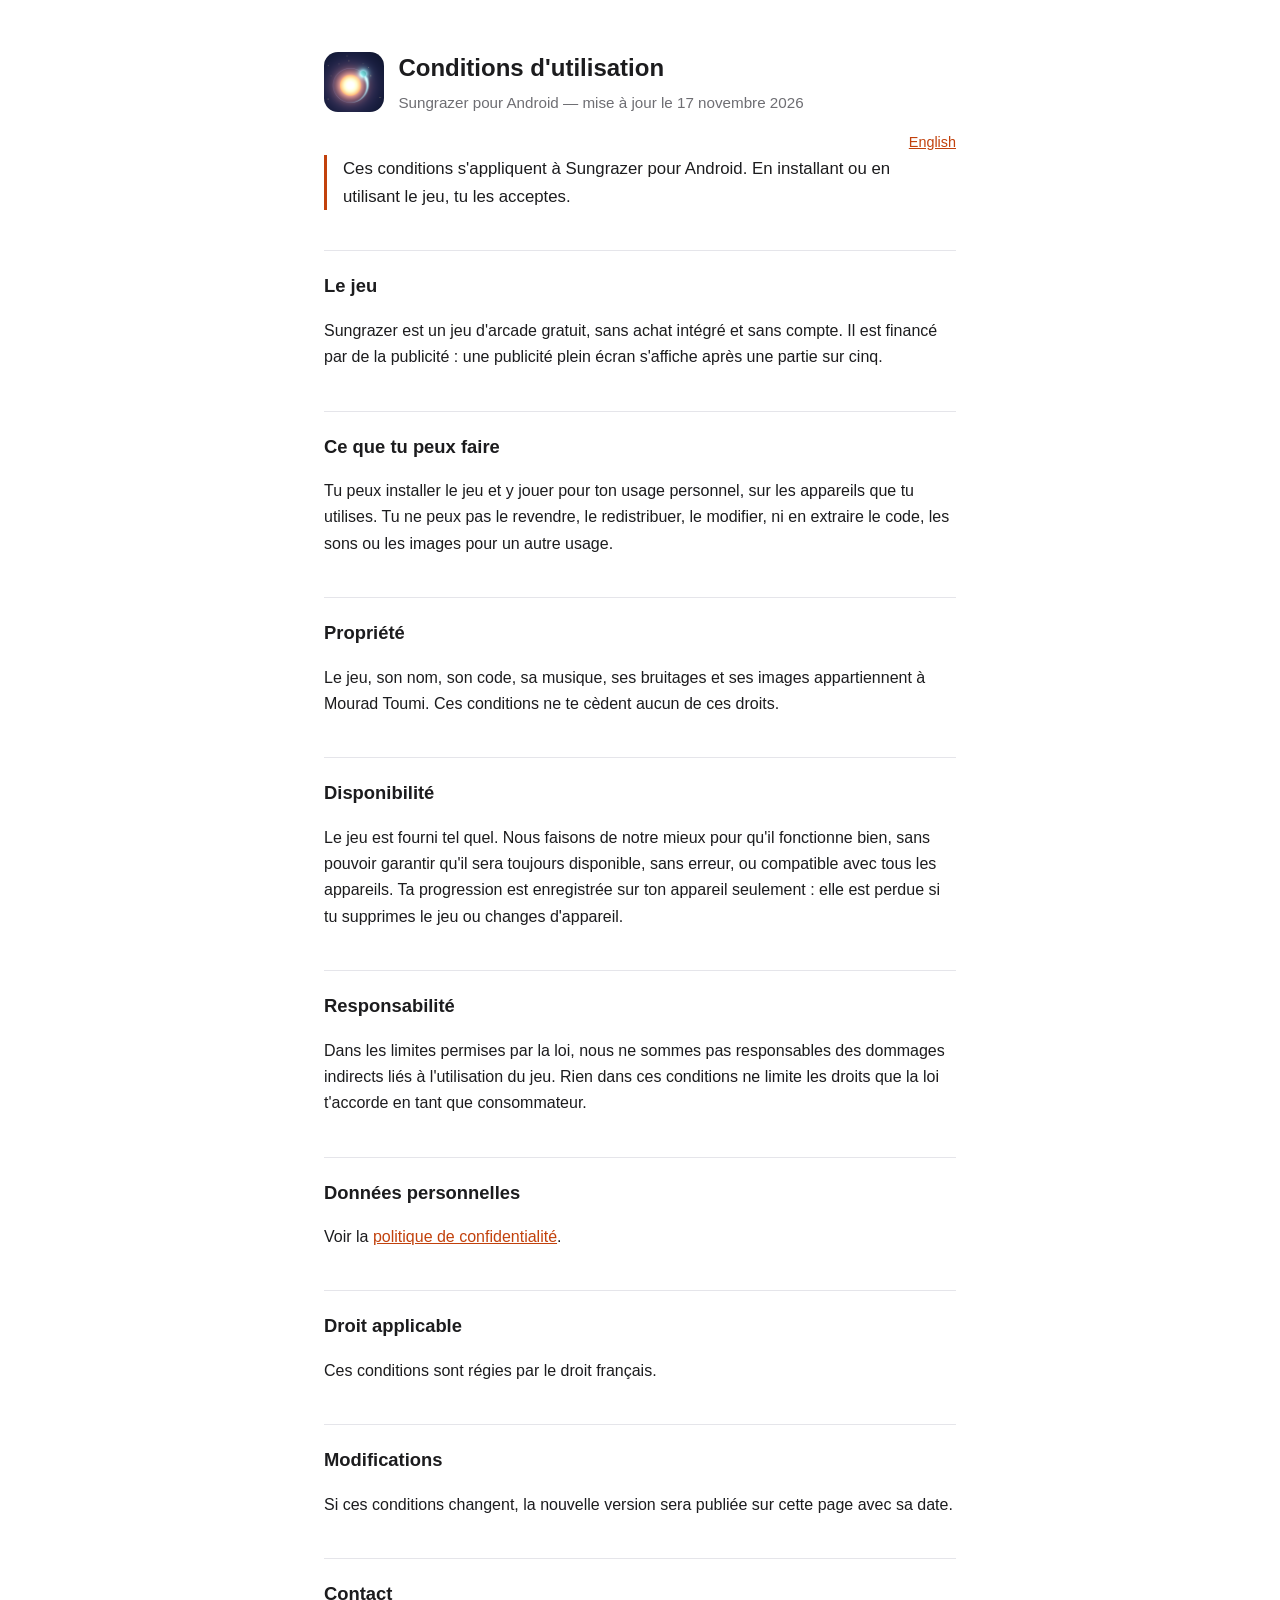
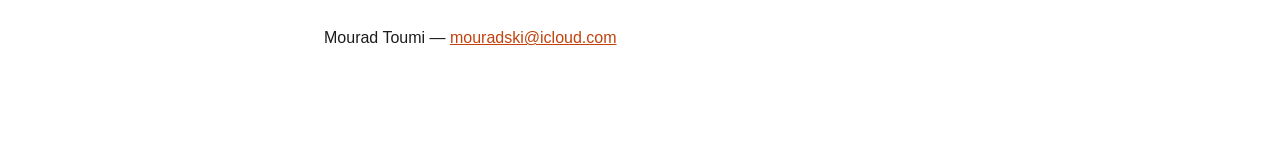
==== conditions.html @ ad1a9b45 "Privacy policy and terms of use for the Android version The Android version shows ads (Google AdMob)" ====
<!doctype html>
<html lang="fr">
<head>
<meta charset="utf-8">
<meta name="viewport" content="width=device-width, initial-scale=1">
<title>Sungrazer — Conditions d'utilisation</title>
<link rel="stylesheet" href="style.css">
</head>
<body>

<header>
  <img src="icon.png" alt="">
  <div>
    <h1>Conditions d'utilisation</h1>
    <p>Sungrazer pour Android — mise à jour le 17 novembre 2026</p>
  </div>
</header>
<p class="lang"><a href="terms.html" hreflang="en">English</a></p>

<p class="lead">
  Ces conditions s'appliquent à Sungrazer pour Android. En installant ou en utilisant le jeu, tu les acceptes.
</p>

<h2>Le jeu</h2>
<p>
  Sungrazer est un jeu d'arcade gratuit, sans achat intégré et sans compte. Il est financé par de la publicité : une publicité plein écran s'affiche après une partie sur cinq.
</p>

<h2>Ce que tu peux faire</h2>
<p>
  Tu peux installer le jeu et y jouer pour ton usage personnel, sur les appareils que tu utilises. Tu ne peux pas le revendre, le redistribuer, le modifier, ni en extraire le code, les sons ou les images pour un autre usage.
</p>

<h2>Propriété</h2>
<p>
  Le jeu, son nom, son code, sa musique, ses bruitages et ses images appartiennent à Mourad Toumi. Ces conditions ne te cèdent aucun de ces droits.
</p>

<h2>Disponibilité</h2>
<p>
  Le jeu est fourni tel quel. Nous faisons de notre mieux pour qu'il fonctionne bien, sans pouvoir garantir qu'il sera toujours disponible, sans erreur, ou compatible avec tous les appareils. Ta progression est enregistrée sur ton appareil seulement : elle est perdue si tu supprimes le jeu ou changes d'appareil.
</p>

<h2>Responsabilité</h2>
<p>
  Dans les limites permises par la loi, nous ne sommes pas responsables des dommages indirects liés à l'utilisation du jeu. Rien dans ces conditions ne limite les droits que la loi t'accorde en tant que consommateur.
</p>

<h2>Données personnelles</h2>
<p>
  Voir la <a href="confidentialite-android.html">politique de confidentialité</a>.
</p>

<h2>Droit applicable</h2>
<p>
  Ces conditions sont régies par le droit français.
</p>

<h2>Modifications</h2>
<p>
  Si ces conditions changent, la nouvelle version sera publiée sur cette page avec sa date.
</p>

<h2>Contact</h2>
<p>
  Mourad Toumi —
  <a href="mailto:mouradski@icloud.com">mouradski@icloud.com</a>
</p>

</body>
</html>
---- style.css ----
:root { color-scheme: light dark; --fg:#1c1c1e; --bg:#fff; --muted:#6e6e73; --rule:#e5e5ea; --accent:#c2410c; }
@media (prefers-color-scheme: dark) { :root { --fg:#f2f4ff; --bg:#070a16; --muted:#8a93b8; --rule:#1f2540; --accent:#ff8a3d; } }
* { box-sizing: border-box; }
body {
  max-width: 42rem; margin: 0 auto; padding: 3rem 1.25rem 5rem;
  font: 16px/1.65 -apple-system, BlinkMacSystemFont, "Segoe UI", Roboto, sans-serif;
  color: var(--fg); background: var(--bg);
}
header { display: flex; align-items: center; gap: .9rem; margin-bottom: 2.5rem; }
header img { width: 60px; height: 60px; border-radius: 14px; }
header h1 { font-size: 1.5rem; margin: 0; }
header p { margin: .15rem 0 0; color: var(--muted); font-size: .95rem; }
.lang { float: right; font-size: .9rem; margin-top: -1.5rem; }
h2 { font-size: 1.15rem; margin-top: 2.5rem; padding-top: 1.25rem; border-top: 1px solid var(--rule); }
h3 { font-size: 1rem; margin: 1.75rem 0 .35rem; }
.lead { border-left: 3px solid var(--accent); padding-left: 1rem; font-size: 1.05rem; margin: 0 0 2rem; }
a { color: var(--accent); }
footer { margin-top: 3.5rem; padding-top: 1.25rem; border-top: 1px solid var(--rule); color: var(--muted); font-size: .9rem; }
ul li, ol li { margin-bottom: .4rem; }
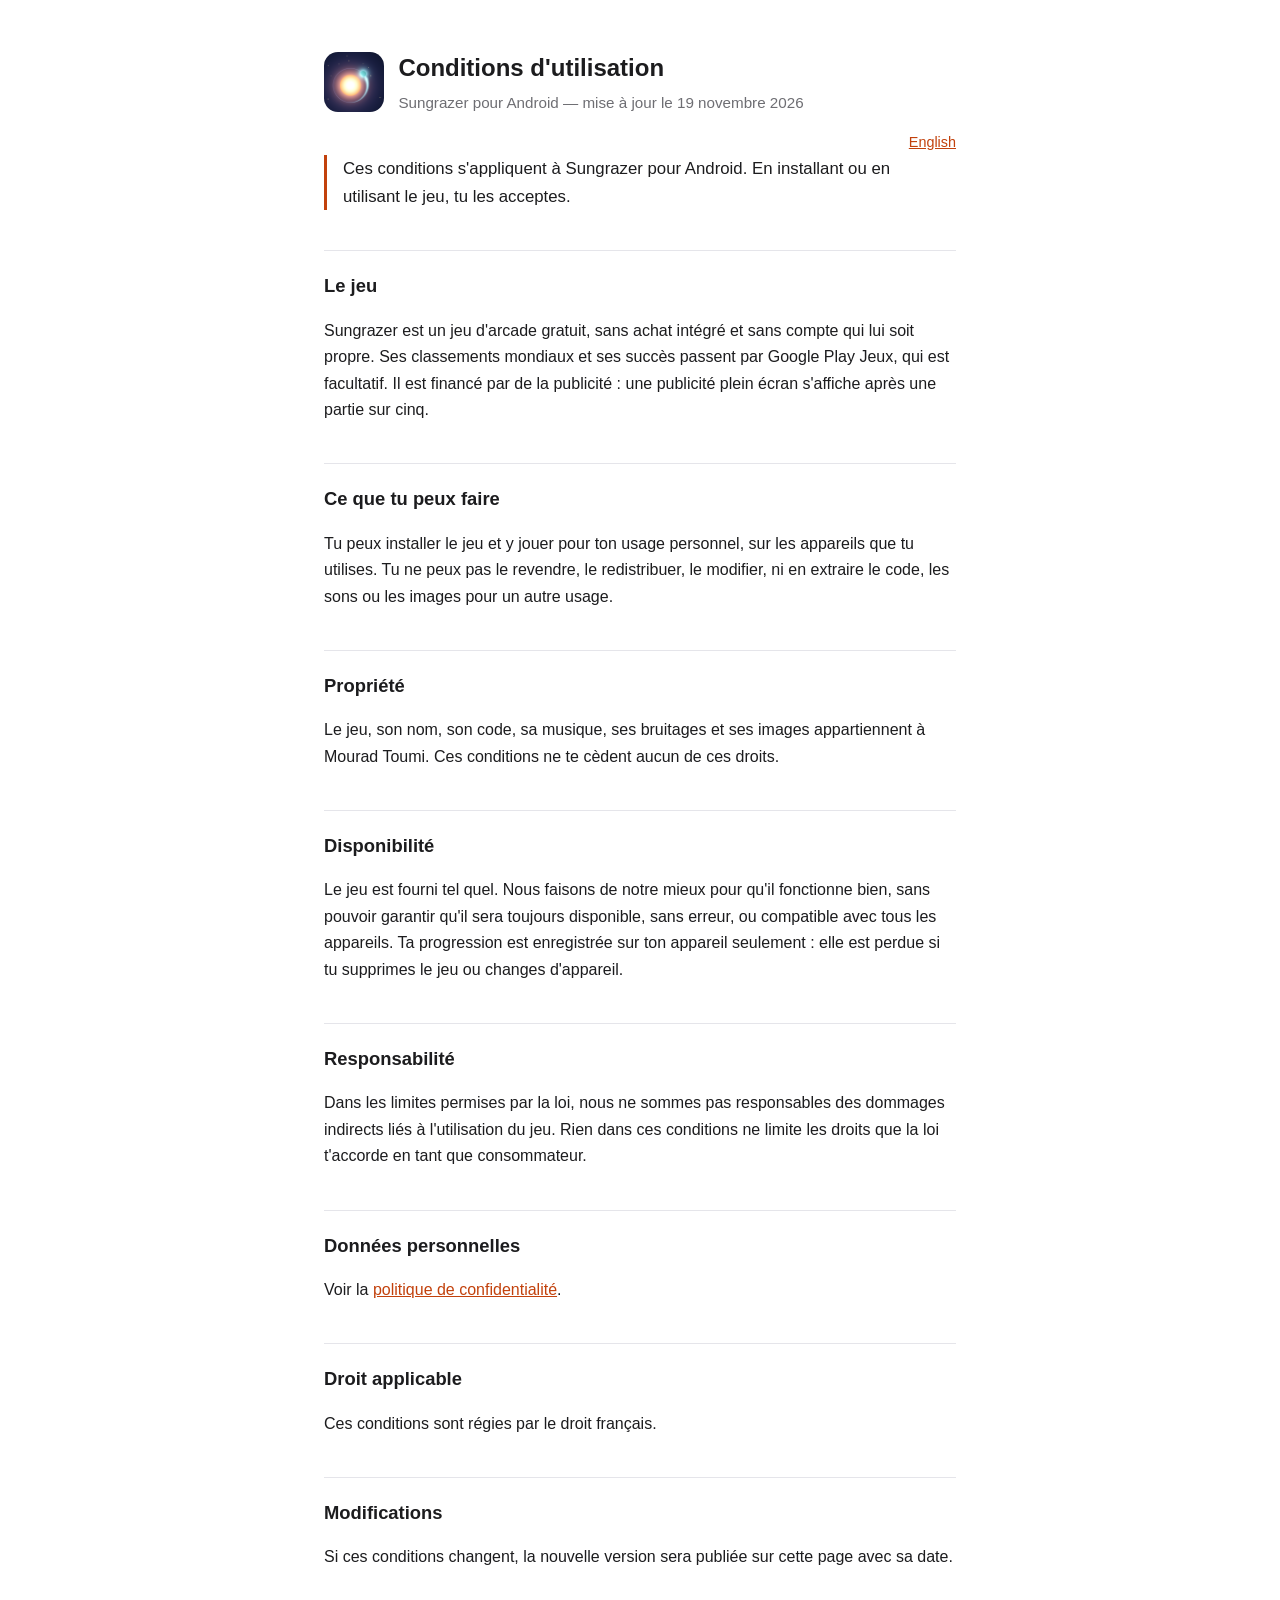
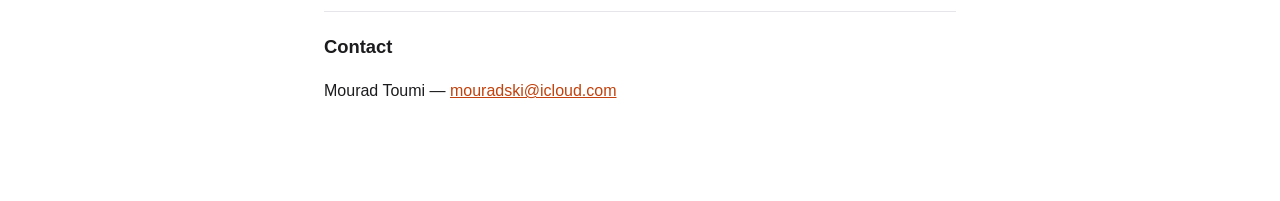
==== commit 1424f595: "Android pages: world rankings and achievements go through Google Play Games The Android version now " ====
--- a/conditions.html
+++ b/conditions.html
@@ -12,7 +12,7 @@
   <img src="icon.png" alt="">
   <div>
     <h1>Conditions d'utilisation</h1>
-    <p>Sungrazer pour Android — mise à jour le 17 novembre 2026</p>
+    <p>Sungrazer pour Android — mise à jour le 19 novembre 2026</p>
   </div>
 </header>
 <p class="lang"><a href="terms.html" hreflang="en">English</a></p>
@@ -23,7 +23,7 @@
 
 <h2>Le jeu</h2>
 <p>
-  Sungrazer est un jeu d'arcade gratuit, sans achat intégré et sans compte. Il est financé par de la publicité : une publicité plein écran s'affiche après une partie sur cinq.
+  Sungrazer est un jeu d'arcade gratuit, sans achat intégré et sans compte qui lui soit propre. Ses classements mondiaux et ses succès passent par Google Play Jeux, qui est facultatif. Il est financé par de la publicité : une publicité plein écran s'affiche après une partie sur cinq.
 </p>
 
 <h2>Ce que tu peux faire</h2>
